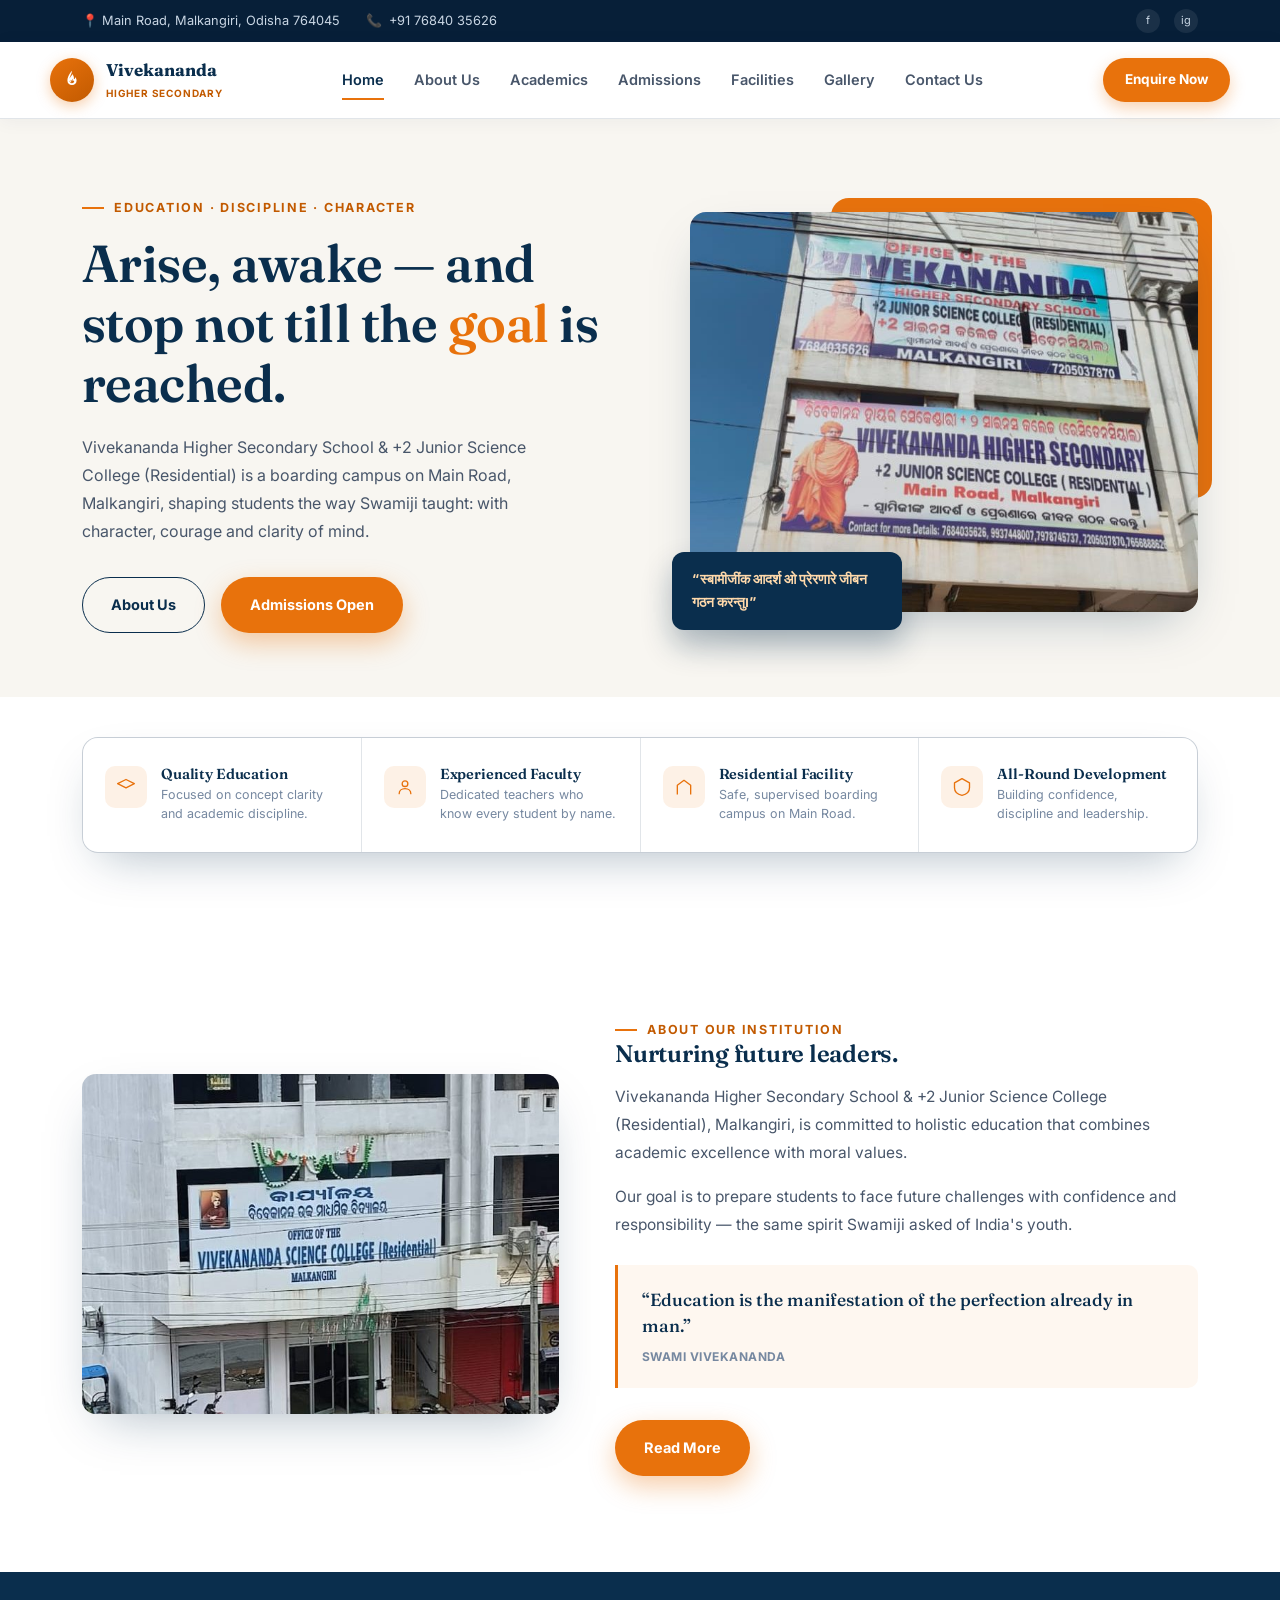
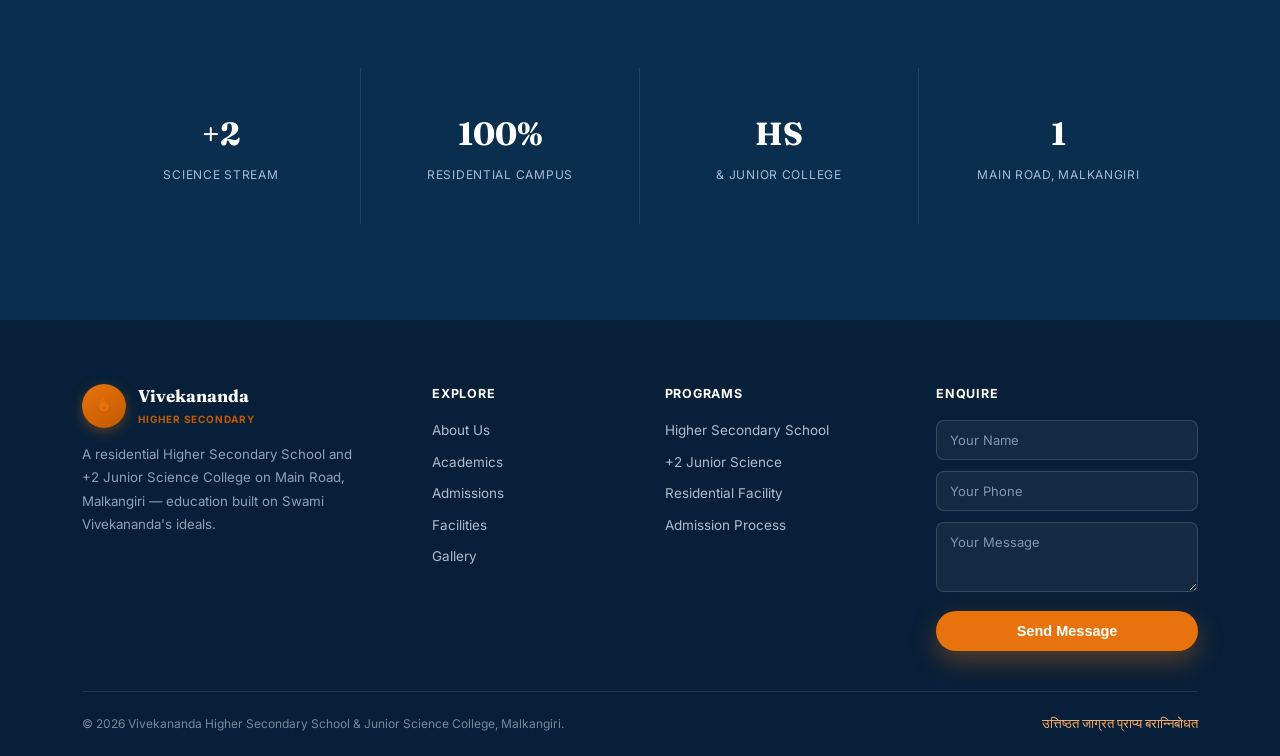
==== index.html @ 44852de6 "Add files via upload" ====
<!DOCTYPE html>
<html lang="en">
<head>
<meta charset="UTF-8">
<meta name="viewport" content="width=device-width, initial-scale=1.0">
<title>Vivekananda Higher Secondary School &amp; +2 Junior Science College | Malkangiri</title>
<meta name="description" content="Residential Higher Secondary School and Junior Science College on Main Road, Malkangiri, built on Swami Vivekananda's ideals.">
<link rel="preconnect" href="https://fonts.googleapis.com">
<link rel="preconnect" href="https://fonts.gstatic.com" crossorigin>
<link rel="stylesheet" href="style.css">
</head>
<body>
<div class="topbar">
  <div class="wrap">
    <div class="tb-left">
      <span>&#128205; Main Road, Malkangiri, Odisha 764045</span>
      <span>&#128222; <a href="tel:+917684035626">+91 76840 35626</a></span>
    </div>
    <div class="tb-right">
      <a href="#" aria-label="Facebook">f</a>
      <a href="#" aria-label="Instagram">ig</a>
    </div>
  </div>
</div>

<header class="site">
  <div class="wrap navrow">
    <a href="index.html" class="brand">
      <span class="brand-mark">
        <svg viewBox="0 0 24 24" width="22" height="22" fill="none"><path d="M12 2C12 2 7 7.5 7 12.5C7 15.5 9 17.5 12 17.5C15 17.5 17 15.5 17 12.5C17 10.8 16.2 9.6 15.4 8.6C15.6 10 15 11 14 11.2C14.6 9 13.5 7 12 5.5C12.2 7 11 8 10 9.2C9.3 10 9 11 9 12C9 13.5 10.2 14.5 11.5 14.3C10.5 13.6 10.3 12.6 10.8 11.7C11.2 12.6 12 13 12.7 12.5C12.3 11.8 12.5 11 13 10.5C13 12 13.5 13 14.5 13.3C14.2 14.6 13.2 15.5 12 15.5C10.3 15.5 9 14.1 9 12.3C9 8.5 12 5 12 2Z" fill="white"/></svg>
      </span>
      <span class="brand-text"><span class="name">Vivekananda</span><br><span class="sub">Higher Secondary</span></span>
    </a>
    <nav class="links">
      <a href="index.html" class="active">Home</a>
      <a href="about.html">About Us</a>
      <a href="academics.html">Academics</a>
      <a href="admissions.html">Admissions</a>
      <a href="facilities.html">Facilities</a>
      <a href="gallery.html">Gallery</a>
      <a href="contact.html">Contact Us</a>
    </nav>
    <a href="admissions.html" class="nav-cta">Enquire Now</a>
    <button class="burger" id="burgerBtn" aria-label="Open menu">&#9776;</button>
  </div>
</header>

<div class="mobile-nav" id="mobileNav">
  <button class="mnav-close" id="mnavClose">&times;</button>
  <a href="index.html" class="active">Home</a>
  <a href="about.html">About Us</a>
  <a href="academics.html">Academics</a>
  <a href="admissions.html">Admissions</a>
  <a href="facilities.html">Facilities</a>
  <a href="gallery.html">Gallery</a>
  <a href="contact.html">Contact Us</a>
  <a href="admissions.html" class="nav-cta">Enquire Now</a>
</div>

<section class="hero">
  <div class="wrap">
    <div>
      <span class="eyebrow">Education &middot; Discipline &middot; Character</span>
      <h1>Arise, awake &mdash; and stop not till the <em>goal</em> is reached.</h1>
      <p class="hero-lede">Vivekananda Higher Secondary School &amp; +2 Junior Science College (Residential) is a boarding campus on Main Road, Malkangiri, shaping students the way Swamiji taught: with character, courage and clarity of mind.</p>
      <div class="hero-ctas">
        <a href="about.html" class="btn btn-ghost">About Us</a>
        <a href="admissions.html" class="btn btn-primary">Admissions Open</a>
      </div>
    </div>
    <div class="hero-visual reveal">
      <img src="campus-signage.jpg" alt="Vivekananda Higher Secondary School signage, Malkangiri">
      <div class="odia-tag">
        <p class="odia">&ldquo;&#2360;&#2381;&#2348;&#2366;&#2350;&#2368;&#2332;&#2368;&#2306;&#2325; &#2310;&#2342;&#2352;&#2381;&#2358; &#2323; &#2346;&#2381;&#2352;&#2375;&#2352;&#2339;&#2366;&#2352;&#2375; &#2332;&#2368;&#2348;&#2344; &#2327;&#2336;&#2344; &#2325;&#2352;&#2344;&#2381;&#2340;&#2369;&#2404;&rdquo;</p>
      </div>
    </div>
  </div>
</section>

<section class="quickvals">
  <div class="wrap">
    <div class="qv-grid">
      <div class="qv-item reveal">
        <div class="ic"><svg width="20" height="20" viewBox="0 0 24 24" fill="none"><path d="M12 3 2 8l10 5 10-5-10-5Z" stroke="#e8720c" stroke-width="1.6" stroke-linejoin="round"/></svg></div>
        <div><h4>Quality Education</h4><p>Focused on concept clarity and academic discipline.</p></div>
      </div>
      <div class="qv-item reveal">
        <div class="ic"><svg width="20" height="20" viewBox="0 0 24 24" fill="none"><circle cx="12" cy="8" r="3.4" stroke="#e8720c" stroke-width="1.6"/><path d="M5 20c0-3.6 3.1-6 7-6s7 2.4 7 6" stroke="#e8720c" stroke-width="1.6" stroke-linecap="round"/></svg></div>
        <div><h4>Experienced Faculty</h4><p>Dedicated teachers who know every student by name.</p></div>
      </div>
      <div class="qv-item reveal">
        <div class="ic"><svg width="20" height="20" viewBox="0 0 24 24" fill="none"><path d="M4 21V10l8-6 8 6v11" stroke="#e8720c" stroke-width="1.6" stroke-linejoin="round"/></svg></div>
        <div><h4>Residential Facility</h4><p>Safe, supervised boarding campus on Main Road.</p></div>
      </div>
      <div class="qv-item reveal">
        <div class="ic"><svg width="20" height="20" viewBox="0 0 24 24" fill="none"><path d="M12 2 3 7v6c0 5 4 8 9 9 5-1 9-4 9-9V7l-9-5Z" stroke="#e8720c" stroke-width="1.6" stroke-linejoin="round"/></svg></div>
        <div><h4>All-Round Development</h4><p>Building confidence, discipline and leadership.</p></div>
      </div>
    </div>
  </div>
</section>

<section class="feature-split">
  <div class="wrap fs-grid">
    <img class="reveal" src="campus-main.jpg" alt="Vivekananda Science College main campus building, Malkangiri">
    <div class="fs-text reveal">
      <span class="eyebrow">About Our Institution</span>
      <h2>Nurturing future leaders.</h2>
      <p>Vivekananda Higher Secondary School &amp; +2 Junior Science College (Residential), Malkangiri, is committed to holistic education that combines academic excellence with moral values.</p>
      <p>Our goal is to prepare students to face future challenges with confidence and responsibility &mdash; the same spirit Swamiji asked of India's youth.</p>
      <div class="pullquote">
        <p>&ldquo;Education is the manifestation of the perfection already in man.&rdquo;</p>
        <span>Swami Vivekananda</span>
      </div>
      <div class="hero-ctas"><a href="about.html" class="btn btn-primary">Read More</a></div>
    </div>
  </div>
</section>

<section class="statstrip">
  <div class="wrap">
    <div class="stat reveal"><div class="n">+2</div><div class="l">Science Stream</div></div>
    <div class="stat reveal"><div class="n">100%</div><div class="l">Residential Campus</div></div>
    <div class="stat reveal"><div class="n">HS</div><div class="l">&amp; Junior College</div></div>
    <div class="stat reveal"><div class="n">1</div><div class="l">Main Road, Malkangiri</div></div>
  </div>
</section>
<footer>
  <div class="wrap">
    <div class="foot-grid">
      <div class="foot-brand">
        <a href="index.html" class="brand">
          <span class="brand-mark">
            <svg viewBox="0 0 24 24" width="22" height="22" fill="none"><path d="M12 2C12 2 7 7.5 7 12.5C7 15.5 9 17.5 12 17.5C15 17.5 17 15.5 17 12.5C17 10.8 16.2 9.6 15.4 8.6C15.6 10 15 11 14 11.2C14.6 9 13.5 7 12 5.5C12.2 7 11 8 10 9.2C9.3 10 9 11 9 12C9 13.5 10.2 14.5 11.5 14.3C10.5 13.6 10.3 12.6 10.8 11.7C11.2 12.6 12 13 12.7 12.5C12.3 11.8 12.5 11 13 10.5C13 12 13.5 13 14.5 13.3C14.2 14.6 13.2 15.5 12 15.5C10.3 15.5 9 14.1 9 12.3C9 8.5 12 5 12 2Z" fill="#e8720c"/></svg>
          </span>
          <span class="brand-text"><span class="name">Vivekananda</span><br><span class="sub">Higher Secondary</span></span>
        </a>
        <p>A residential Higher Secondary School and +2 Junior Science College on Main Road, Malkangiri &mdash; education built on Swami Vivekananda's ideals.</p>
      </div>
      <div>
        <h5>Explore</h5>
        <ul>
          <li><a href="about.html">About Us</a></li>
          <li><a href="academics.html">Academics</a></li>
          <li><a href="admissions.html">Admissions</a></li>
          <li><a href="facilities.html">Facilities</a></li>
          <li><a href="gallery.html">Gallery</a></li>
        </ul>
      </div>
      <div>
        <h5>Programs</h5>
        <ul>
          <li><a href="academics.html">Higher Secondary School</a></li>
          <li><a href="academics.html">+2 Junior Science</a></li>
          <li><a href="facilities.html">Residential Facility</a></li>
          <li><a href="admissions.html">Admission Process</a></li>
        </ul>
      </div>
      <div>
        <h5>Enquire</h5>
        <form class="enquiry-box demo-form">
          <input type="text" placeholder="Your Name" required>
          <input type="tel" placeholder="Your Phone" required>
          <textarea placeholder="Your Message"></textarea>
          <button type="submit" class="btn btn-primary">Send Message</button>
        </form>
      </div>
    </div>
    <div class="foot-bottom">
      <span>&copy; 2026 Vivekananda Higher Secondary School &amp; Junior Science College, Malkangiri.</span>
      <span class="odia">&#2313;&#2340;&#2381;&#2340;&#2367;&#2359;&#2381;&#2336;&#2340; &#2332;&#2366;&#2327;&#2381;&#2352;&#2340; &#2346;&#2381;&#2352;&#2366;&#2346;&#2381;&#2351; &#2348;&#2352;&#2366;&#2344;&#2381;&#2344;&#2367;&#2348;&#2379;&#2343;&#2340;</span>
    </div>
  </div>
</footer>
<script src="main.js"></script>
</body>
</html>
---- style.css ----
@import url('https://fonts.googleapis.com/css2?family=Fraunces:opsz,wght@9..144,500;9..144,600;9..144,700;9..144,900&family=Inter:wght@400;500;600;700;800&family=Noto+Sans+Oriya:wght@600;700&display=swap');

:root{
  --navy:#0a2e4d;
  --navy-deep:#071f38;
  --white:#ffffff;
  --paper:#f8f6f1;
  --saffron:#e8720c;
  --saffron-deep:#c25a00;
  --ink:#16232f;
  --slate:#48566a;
  --slate-soft:#7688a0;
  --line:rgba(10,46,77,0.12);
  --shadow:0 20px 50px -20px rgba(10,46,77,0.35);
}
*{margin:0;padding:0;box-sizing:border-box;}
html{scroll-behavior:smooth;}
body{font-family:'Inter',sans-serif;color:var(--ink);background:var(--white);line-height:1.6;-webkit-font-smoothing:antialiased;}
h1,h2,h3,h4{font-family:'Fraunces',serif;font-weight:600;color:var(--navy);line-height:1.15;letter-spacing:-0.01em;}
.odia{font-family:'Noto Sans Oriya','Fraunces',serif;}
a{color:inherit;text-decoration:none;}
ul{list-style:none;}
img{max-width:100%;display:block;}
.wrap{max-width:1180px;margin:0 auto;padding:0 32px;}
section{padding:96px 0;}
@media (max-width:600px){section{padding:64px 0;}}

.eyebrow{display:inline-flex;align-items:center;gap:10px;font-size:12.5px;font-weight:700;letter-spacing:0.14em;text-transform:uppercase;color:var(--saffron-deep);}
.eyebrow::before{content:'';width:22px;height:2px;background:var(--saffron);display:inline-block;}

/* ---------- TOPBAR ---------- */
.topbar{background:var(--navy-deep);color:#c9d6e4;font-size:12.8px;padding:9px 0;}
.topbar .wrap{display:flex;justify-content:space-between;align-items:center;flex-wrap:wrap;gap:6px;}
.topbar .tb-left{display:flex;gap:26px;flex-wrap:wrap;}
.topbar .tb-left span{display:inline-flex;align-items:center;gap:7px;}
.topbar a{color:#c9d6e4;}
.topbar .tb-right{display:flex;gap:14px;}
.topbar .tb-right a{width:24px;height:24px;border-radius:50%;background:rgba(255,255,255,0.08);display:flex;align-items:center;justify-content:center;font-size:11px;}

/* ---------- HEADER ---------- */
header.site{background:var(--white);border-bottom:1px solid var(--line);position:sticky;top:0;z-index:200;box-shadow:0 2px 18px rgba(10,46,77,0.05);}
.navrow{display:flex;align-items:center;justify-content:space-between;padding:16px 0;}
.brand{display:flex;align-items:center;gap:12px;}
.brand-mark{width:44px;height:44px;border-radius:50%;background:linear-gradient(145deg,var(--saffron),var(--saffron-deep));display:flex;align-items:center;justify-content:center;flex-shrink:0;box-shadow:0 4px 14px rgba(232,114,12,0.35);}
.brand-text{line-height:1.25;}
.brand-text .name{font-family:'Fraunces',serif;font-weight:700;font-size:17px;color:var(--navy);}
.brand-text .sub{font-size:10px;letter-spacing:0.08em;text-transform:uppercase;color:var(--saffron-deep);font-weight:700;}
nav.links{display:flex;gap:30px;}
nav.links a{font-size:14.5px;font-weight:600;color:var(--slate);position:relative;padding:6px 0;transition:color .2s;}
nav.links a:hover,nav.links a.active{color:var(--navy);}
nav.links a::after{content:'';position:absolute;left:0;bottom:-2px;width:0;height:2px;background:var(--saffron);transition:width .25s ease;}
nav.links a:hover::after,nav.links a.active::after{width:100%;}
.nav-cta{background:var(--saffron);color:var(--white)!important;padding:11px 22px;border-radius:100px;font-weight:700;font-size:13.5px;box-shadow:0 6px 16px rgba(232,114,12,0.32);transition:transform .2s,box-shadow .2s;white-space:nowrap;}
.nav-cta:hover{transform:translateY(-2px);box-shadow:0 10px 20px rgba(232,114,12,0.4);}
.burger{display:none;width:38px;height:38px;border-radius:8px;border:1px solid var(--line);color:var(--navy);background:none;font-size:18px;}

.mobile-nav{display:none;position:fixed;top:0;right:0;width:78%;max-width:320px;height:100vh;background:var(--navy-deep);z-index:300;padding:90px 30px 30px;transform:translateX(100%);transition:transform .35s ease;box-shadow:-10px 0 40px rgba(0,0,0,0.3);}
.mobile-nav.open{transform:translateX(0);display:block;}
.mobile-nav a{display:block;color:var(--white);font-size:16.5px;font-weight:500;padding:13px 0;border-bottom:1px solid rgba(255,255,255,0.08);}
.mobile-nav .nav-cta{display:inline-block;margin-top:22px;}
.mnav-close{position:absolute;top:22px;right:22px;color:var(--white);font-size:24px;background:none;border:none;}

/* ---------- PAGE HERO BANNER (inner pages) ---------- */
.pagehero{background:linear-gradient(120deg,var(--navy-deep),var(--navy));padding:64px 0;position:relative;overflow:hidden;}
.pagehero::before{content:'';position:absolute;top:-100px;right:-100px;width:320px;height:320px;border-radius:50%;background:radial-gradient(circle,rgba(232,114,12,0.2),transparent 70%);}
.pagehero .wrap{position:relative;z-index:2;text-align:center;}
.pagehero h1{color:var(--white);font-size:clamp(30px,4.2vw,46px);}
.pagehero .crumb{margin-top:12px;color:#a9bcd2;font-size:13.5px;letter-spacing:0.03em;}
.pagehero .crumb a{color:var(--saffron);font-weight:600;}

/* ---------- HOME HERO ---------- */
.hero{background:var(--paper);position:relative;overflow:hidden;padding:72px 0 0;}
.hero .wrap{display:grid;grid-template-columns:1fr 0.92fr;gap:56px;align-items:center;padding-bottom:64px;}
.hero h1{font-size:clamp(32px,4.6vw,52px);margin-top:16px;}
.hero h1 em{font-style:normal;color:var(--saffron);}
.hero-lede{margin-top:20px;color:var(--slate);font-size:16px;max-width:460px;line-height:1.75;}
.hero-ctas{display:flex;gap:16px;margin-top:32px;flex-wrap:wrap;}
.btn{display:inline-flex;align-items:center;gap:8px;padding:15px 28px;border-radius:100px;font-weight:700;font-size:14.5px;transition:all .25s ease;border:1.5px solid transparent;}
.btn-primary{background:var(--saffron);color:var(--white);box-shadow:0 10px 26px rgba(232,114,12,0.35);}
.btn-primary:hover{transform:translateY(-2px);box-shadow:0 14px 30px rgba(232,114,12,0.45);}
.btn-ghost{border-color:var(--navy);color:var(--navy);}
.btn-ghost:hover{background:var(--navy);color:var(--white);}
.hero-visual{position:relative;}
.hero-visual::before{content:'';position:absolute;inset:-14px -14px auto auto;width:75%;height:75%;background:var(--saffron);border-radius:18px;z-index:0;}
.hero-visual img{position:relative;z-index:1;border-radius:16px;box-shadow:var(--shadow);width:100%;height:400px;object-fit:cover;}
.hero-visual .odia-tag{position:absolute;z-index:2;left:-18px;bottom:-18px;background:var(--navy);color:var(--white);padding:16px 20px;border-radius:12px;max-width:230px;box-shadow:0 16px 30px rgba(10,46,77,0.3);}
.hero-visual .odia-tag .odia{color:#ffd9ab;font-size:13.5px;font-weight:700;line-height:1.7;}

/* quick-value strip */
.quickvals{background:var(--white);}
.qv-grid{display:grid;grid-template-columns:repeat(4,1fr);gap:1px;background:var(--line);border:1px solid var(--line);border-radius:16px;overflow:hidden;box-shadow:var(--shadow);transform:translateY(-56px);margin-bottom:-32px;}
.qv-item{background:var(--white);padding:28px 22px;display:flex;gap:14px;align-items:flex-start;}
.qv-item .ic{width:42px;height:42px;border-radius:10px;background:rgba(232,114,12,0.1);display:flex;align-items:center;justify-content:center;flex-shrink:0;}
.qv-item h4{font-size:14.5px;margin-bottom:4px;}
.qv-item p{font-size:12.5px;color:var(--slate-soft);line-height:1.5;}

/* feature split (nurturing) */
.feature-split{background:var(--white);padding-top:40px;}
.fs-grid{display:grid;grid-template-columns:0.9fr 1.1fr;gap:56px;align-items:center;}
.fs-grid img{border-radius:14px;box-shadow:var(--shadow);width:100%;height:340px;object-fit:cover;}
.fs-text p{color:var(--slate);margin-top:16px;font-size:15.5px;line-height:1.8;}
.pullquote{margin-top:26px;padding:22px 24px;border-left:3px solid var(--saffron);background:rgba(232,114,12,0.06);border-radius:0 10px 10px 0;}
.pullquote p{font-family:'Fraunces',serif;font-size:17.5px;color:var(--navy);font-weight:500;margin:0;line-height:1.5;}
.pullquote span{display:block;margin-top:8px;font-family:'Inter',sans-serif;font-size:12px;color:var(--slate-soft);letter-spacing:0.04em;text-transform:uppercase;font-weight:700;}

/* stats strip */
.statstrip{background:var(--navy);}
.statstrip .wrap{display:grid;grid-template-columns:repeat(4,1fr);}
.stat{padding:40px 20px;text-align:center;border-right:1px solid rgba(255,255,255,0.1);}
.stat:last-child{border-right:none;}
.stat .n{font-family:'Fraunces',serif;font-weight:700;font-size:32px;color:var(--white);}
.stat .l{font-size:12px;letter-spacing:0.06em;text-transform:uppercase;color:#a9bcd2;margin-top:6px;}

/* generic section head */
.section-head{max-width:640px;margin:0 auto 52px;text-align:center;}
.section-head h2{font-size:clamp(26px,3.2vw,38px);margin-top:12px;}
.section-head p{margin-top:14px;color:var(--slate);font-size:15.5px;line-height:1.75;}
.section-head.left{text-align:left;margin:0 0 52px;}

/* card grids (values/programs/facilities) */
.card-grid{display:grid;gap:24px;}
.card-grid.cols-4{grid-template-columns:repeat(4,1fr);}
.card-grid.cols-3{grid-template-columns:repeat(3,1fr);}
.value-card{border:1px solid var(--line);border-radius:16px;padding:30px 24px;text-align:center;transition:all .3s ease;}
.value-card:hover{transform:translateY(-6px);box-shadow:var(--shadow);border-color:transparent;}
.value-card .ic{width:52px;height:52px;border-radius:12px;background:linear-gradient(145deg,var(--navy),var(--navy-deep));display:flex;align-items:center;justify-content:center;margin:0 auto 18px;}
.value-card h4{font-size:16px;margin-bottom:8px;}
.value-card p{font-size:13.3px;color:var(--slate-soft);line-height:1.6;}

.prog-card{border:1px solid var(--line);border-radius:16px;padding:34px 28px;transition:all .3s ease;}
.prog-card:hover{transform:translateY(-6px);box-shadow:var(--shadow);border-color:transparent;}
.prog-card .icn{width:52px;height:52px;border-radius:12px;background:linear-gradient(145deg,var(--navy),var(--navy-deep));display:flex;align-items:center;justify-content:center;margin-bottom:22px;}
.prog-card h3{font-size:19px;margin-bottom:10px;}
.prog-card p{color:var(--slate);font-size:14.3px;line-height:1.7;}
.prog-card .badge{display:inline-block;margin-top:15px;font-size:10.8px;font-weight:700;letter-spacing:0.05em;text-transform:uppercase;color:var(--saffron-deep);background:rgba(232,114,12,0.1);padding:6px 12px;border-radius:100px;}

/* about page legacy */
.legacy{background:var(--paper);}
.legacy-grid{display:grid;grid-template-columns:0.95fr 1.05fr;gap:60px;align-items:center;}
.legacy-grid img{border-radius:14px;box-shadow:var(--shadow);width:100%;height:400px;object-fit:cover;}
.legacy-text p{color:var(--slate);margin-top:16px;font-size:15.5px;line-height:1.8;}
.legacy-list{margin-top:20px;display:grid;gap:10px;}
.legacy-list li{display:flex;gap:10px;align-items:flex-start;font-size:14.5px;color:var(--slate);}
.legacy-list li .dot{width:7px;height:7px;border-radius:50%;background:var(--saffron);margin-top:7px;flex-shrink:0;}

/* academics subjects */
.subject-grid{display:grid;grid-template-columns:repeat(5,1fr);gap:18px;}
.subj-card{border:1px solid var(--line);border-radius:14px;padding:24px 14px;text-align:center;}
.subj-card .ic{width:44px;height:44px;margin:0 auto 12px;border-radius:10px;background:rgba(232,114,12,0.1);display:flex;align-items:center;justify-content:center;}
.subj-card h5{font-size:13.5px;color:var(--navy);}

/* admissions steps */
.steps{display:grid;gap:22px;}
.step{display:flex;gap:20px;align-items:flex-start;padding:22px 0;border-bottom:1px solid var(--line);}
.step:last-child{border-bottom:none;}
.step .snum{width:40px;height:40px;border-radius:10px;background:var(--saffron);color:var(--white);display:flex;align-items:center;justify-content:center;font-family:'Fraunces',serif;font-weight:700;font-size:15px;flex-shrink:0;}
.step h4{font-size:16px;margin-bottom:5px;}
.step p{font-size:13.8px;color:var(--slate-soft);line-height:1.6;}

.admit-side{display:grid;gap:20px;align-content:start;}
.doc-card{border:1px solid var(--line);border-radius:16px;padding:26px;}
.doc-card h4{font-size:15.5px;margin-bottom:14px;}
.doc-card ul li{font-size:13.8px;color:var(--slate);padding:7px 0;display:flex;gap:9px;align-items:center;}
.doc-card ul li::before{content:'✓';color:var(--saffron);font-weight:700;}
.cta-card{background:var(--navy);color:var(--white);border-radius:16px;padding:26px;}
.cta-card h4{color:var(--white);font-size:15.5px;margin-bottom:6px;}
.cta-card p{font-size:13px;color:#c9d6e4;margin-bottom:16px;}
.cta-card .btn-primary{width:100%;justify-content:center;}

/* facilities grid */
.fac-grid{display:grid;grid-template-columns:repeat(3,1fr);gap:24px;}
.fac-card{border-radius:16px;overflow:hidden;border:1px solid var(--line);}
.fac-card .fimg{height:190px;overflow:hidden;}
.fac-card .fimg img{width:100%;height:100%;object-fit:cover;transition:transform .5s ease;}
.fac-card:hover .fimg img{transform:scale(1.07);}
.fac-card .ficon{height:190px;background:linear-gradient(145deg,var(--navy),var(--navy-deep));display:flex;align-items:center;justify-content:center;}
.fac-body{padding:22px 22px 26px;}
.fac-body h4{font-size:16px;margin-bottom:6px;}
.fac-body p{font-size:13.3px;color:var(--slate-soft);line-height:1.6;}

/* gallery */
.gal-filter{display:flex;gap:12px;justify-content:center;margin-bottom:40px;flex-wrap:wrap;}
.gal-filter button{border:1px solid var(--line);background:var(--white);padding:10px 20px;border-radius:100px;font-size:13.5px;font-weight:600;color:var(--slate);cursor:pointer;transition:all .2s;}
.gal-filter button.active,.gal-filter button:hover{background:var(--navy);color:var(--white);border-color:var(--navy);}
.gal-grid{display:grid;grid-template-columns:repeat(3,1fr);gap:20px;}
.gal-item{border-radius:14px;overflow:hidden;position:relative;box-shadow:0 14px 30px -14px rgba(10,46,77,0.3);}
.gal-item img{width:100%;height:260px;object-fit:cover;transition:transform .5s ease;}
.gal-item:hover img{transform:scale(1.06);}
.gal-cap{position:absolute;left:0;right:0;bottom:0;padding:16px 18px;background:linear-gradient(to top,rgba(7,31,56,0.85),transparent);color:var(--white);font-size:13px;font-weight:600;}

/* contact */
.contact-grid{display:grid;grid-template-columns:0.85fr 1.15fr;gap:56px;}
.contact-info{display:grid;gap:18px;align-content:start;}
.info-card{border:1px solid var(--line);border-radius:14px;padding:22px;display:flex;gap:16px;align-items:flex-start;}
.info-card .ic{width:42px;height:42px;border-radius:10px;background:rgba(232,114,12,0.1);display:flex;align-items:center;justify-content:center;flex-shrink:0;}
.info-card h5{font-size:14.5px;margin-bottom:4px;}
.info-card p,.info-card a{font-size:13.5px;color:var(--slate-soft);line-height:1.6;display:block;}
.contact-form{border:1px solid var(--line);border-radius:16px;padding:34px;background:var(--paper);}
.contact-form h3{font-size:20px;margin-bottom:22px;}
.form-row{display:grid;grid-template-columns:1fr 1fr;gap:16px;margin-bottom:16px;}
.contact-form input,.contact-form textarea{width:100%;padding:13px 16px;border:1px solid var(--line);border-radius:10px;font-family:'Inter',sans-serif;font-size:14px;background:var(--white);}
.contact-form textarea{margin-bottom:20px;min-height:110px;resize:vertical;}
.contact-form .btn-primary{width:100%;justify-content:center;border:none;cursor:pointer;}
.map-embed{margin-top:56px;border-radius:16px;overflow:hidden;box-shadow:var(--shadow);}
.map-embed iframe{width:100%;height:380px;border:0;display:block;}

/* enquiry footer form */
.enquiry-box input,.enquiry-box textarea{width:100%;padding:11px 13px;border:1px solid rgba(255,255,255,0.15);border-radius:8px;background:rgba(255,255,255,0.05);color:var(--white);font-size:13px;margin-bottom:11px;font-family:'Inter',sans-serif;}
.enquiry-box textarea{min-height:70px;resize:vertical;}
.enquiry-box .btn-primary{width:100%;justify-content:center;border:none;cursor:pointer;padding:12px;}
.enquiry-box ::placeholder{color:#8296ad;}

/* footer */
footer{background:var(--navy-deep);color:#c9d6e4;padding:64px 0 0;}
.foot-grid{display:grid;grid-template-columns:1.2fr 0.75fr 0.9fr 1fr;gap:36px;padding-bottom:40px;border-bottom:1px solid rgba(255,255,255,0.1);}
.foot-brand .brand-text .name{color:var(--white);}
.foot-brand p{margin-top:15px;font-size:13.3px;color:#8fa1b8;max-width:270px;line-height:1.75;}
footer h5{color:var(--white);font-size:12.5px;letter-spacing:0.06em;text-transform:uppercase;margin-bottom:16px;font-weight:700;}
footer ul li{margin-bottom:10px;font-size:13.5px;}
footer ul li a{color:#adbccf;transition:color .2s;}
footer ul li a:hover{color:var(--saffron);}
.foot-contact li{display:flex;gap:9px;align-items:flex-start;color:#adbccf;font-size:13.3px;margin-bottom:12px;line-height:1.5;}
.foot-bottom{padding:22px 0;display:flex;justify-content:space-between;align-items:center;font-size:12px;color:#77899e;flex-wrap:wrap;gap:8px;}
.foot-bottom .odia{color:#ffb066;font-size:12.5px;}

.reveal{opacity:0;transform:translateY(24px);transition:opacity .7s ease,transform .7s ease;}
.reveal.in{opacity:1;transform:translateY(0);}
@media (prefers-reduced-motion:reduce){.reveal{opacity:1;transform:none;transition:none;}}

@media (max-width:980px){
  .wrap{padding:0 22px;}
  .topbar{display:none;}
  nav.links{display:none;}
  .burger{display:block;}
  .hero .wrap{grid-template-columns:1fr;padding-bottom:40px;}
  .hero-visual{margin-top:20px;}
  .qv-grid{grid-template-columns:repeat(2,1fr);transform:none;margin-bottom:0;margin-top:36px;}
  .fs-grid{grid-template-columns:1fr;gap:40px;}
  .card-grid.cols-4{grid-template-columns:repeat(2,1fr);}
  .card-grid.cols-3{grid-template-columns:1fr;}
  .legacy-grid{grid-template-columns:1fr;gap:40px;}
  .subject-grid{grid-template-columns:repeat(3,1fr);}
  .fac-grid{grid-template-columns:1fr 1fr;}
  .gal-grid{grid-template-columns:1fr 1fr;}
  .contact-grid{grid-template-columns:1fr;gap:40px;}
  .foot-grid{grid-template-columns:1fr 1fr;}
  .statstrip .wrap{grid-template-columns:repeat(2,1fr);}
  .stat{border-bottom:1px solid rgba(255,255,255,0.1);}
}
@media (max-width:600px){
  .card-grid.cols-4{grid-template-columns:1fr;}
  .subject-grid{grid-template-columns:repeat(2,1fr);}
  .fac-grid{grid-template-columns:1fr;}
  .gal-grid{grid-template-columns:1fr;}
  .foot-grid{grid-template-columns:1fr;}
  .form-row{grid-template-columns:1fr;}
}
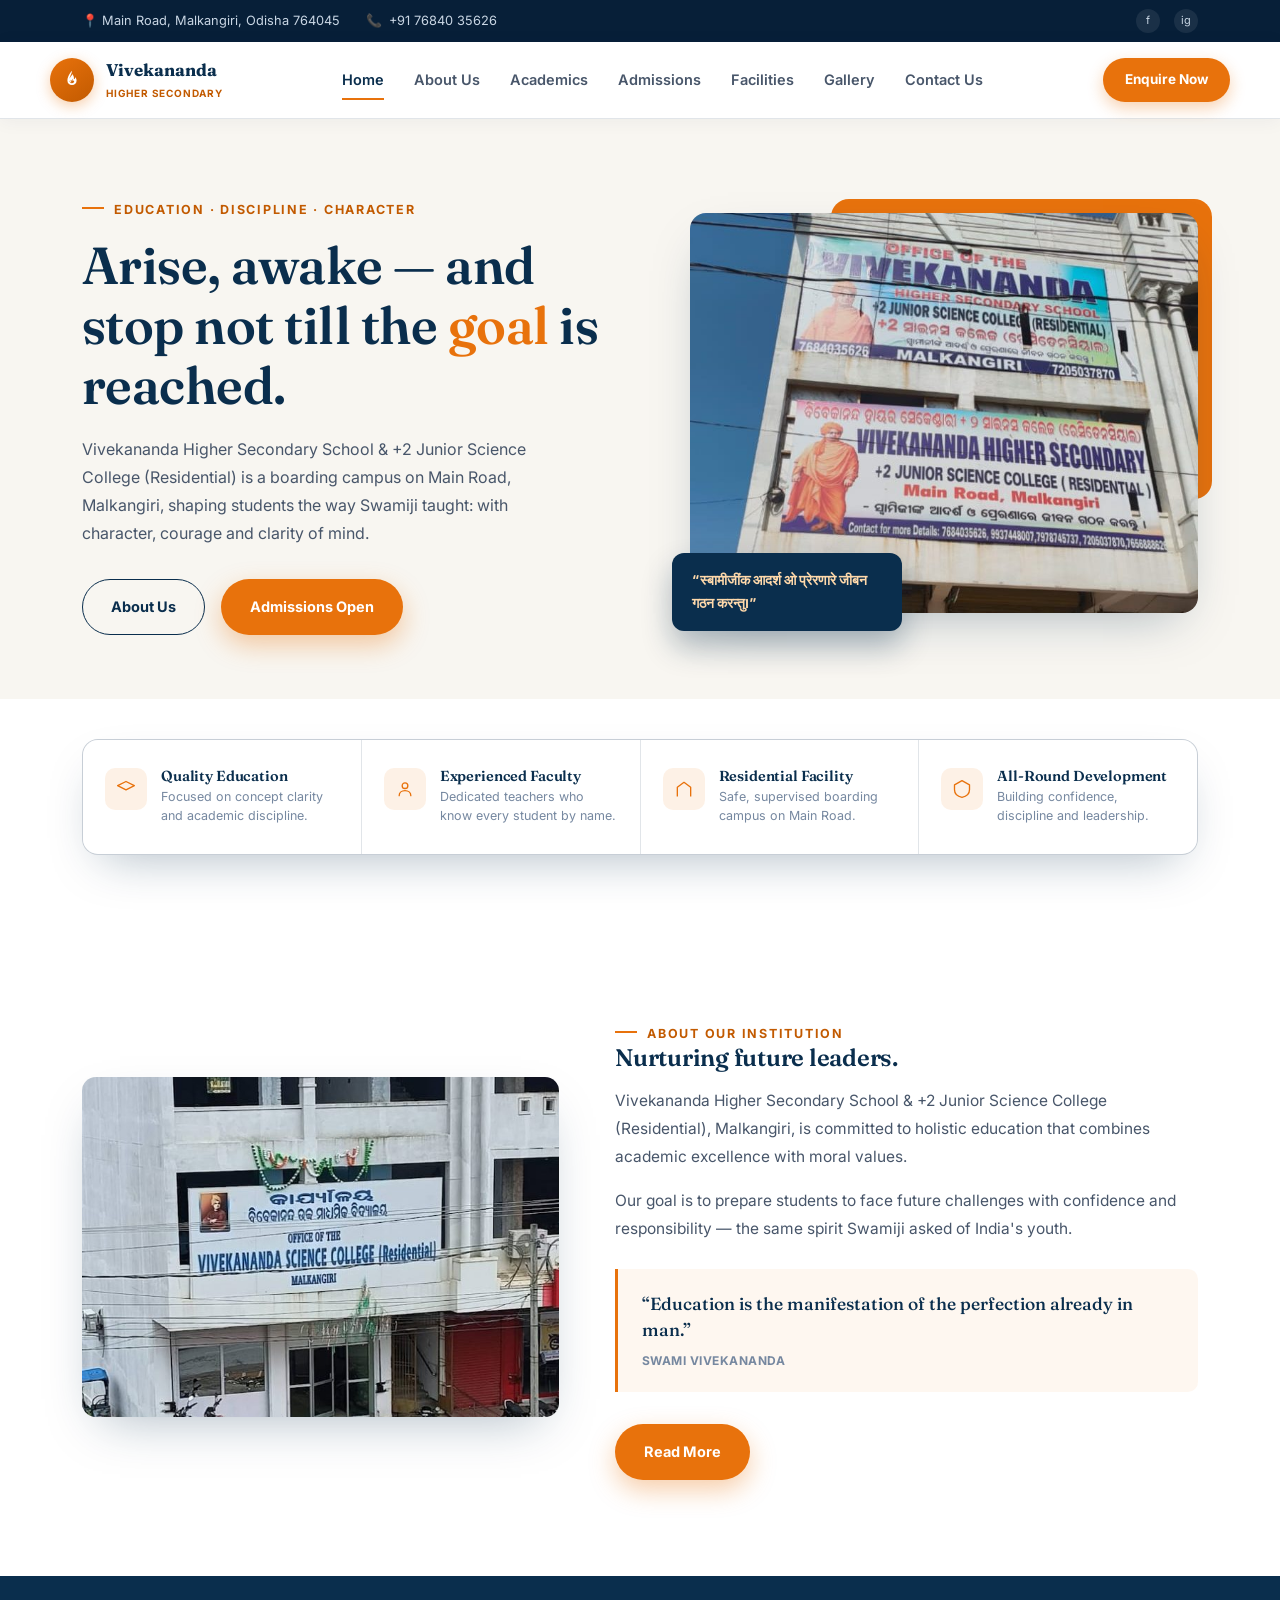
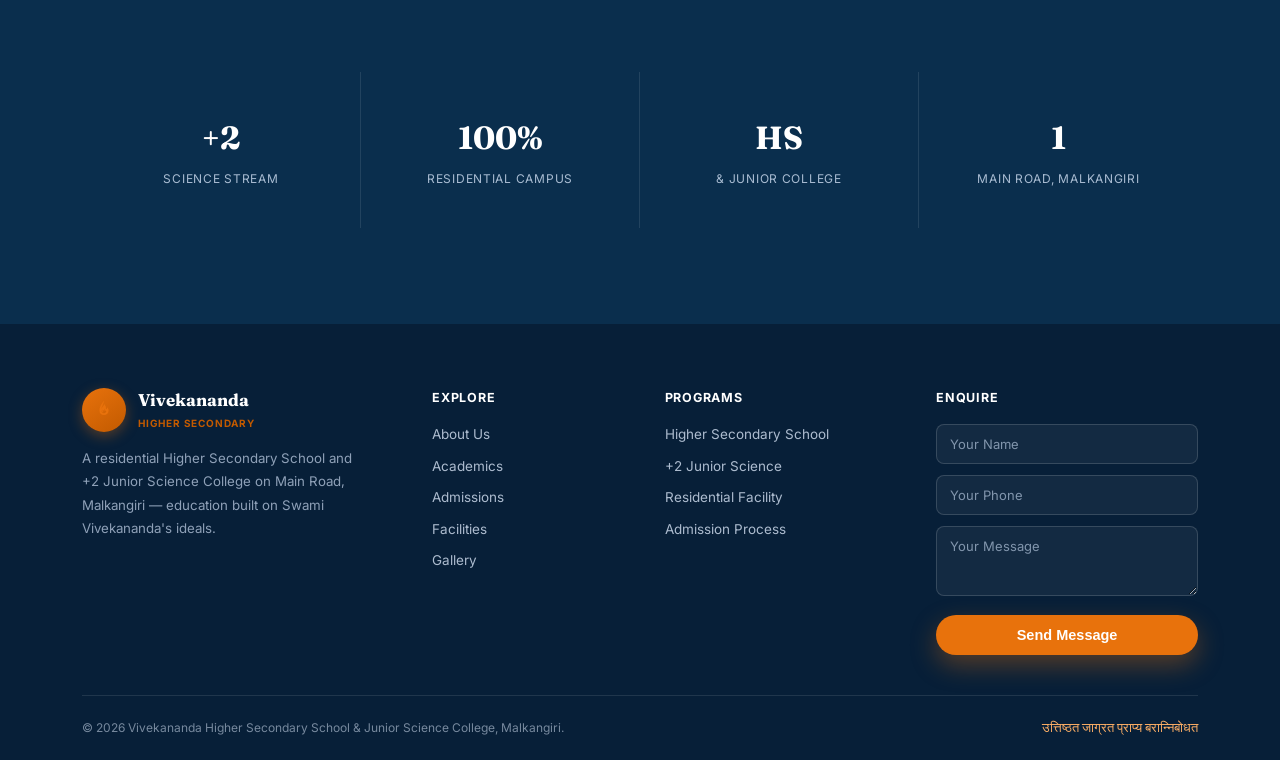
==== commit 83bdb709: "Add files via upload" ====
--- a/index.html
+++ b/index.html
@@ -7,7 +7,7 @@
 <meta name="description" content="Residential Higher Secondary School and Junior Science College on Main Road, Malkangiri, built on Swami Vivekananda's ideals.">
 <link rel="preconnect" href="https://fonts.googleapis.com">
 <link rel="preconnect" href="https://fonts.gstatic.com" crossorigin>
-<link rel="stylesheet" href="style.css">
+<link rel="stylesheet" href="style.css?v=2">
 </head>
 <body>
 <div class="topbar">
--- a/style.css
+++ b/style.css
@@ -25,8 +25,8 @@
 section{padding:96px 0;}
 @media (max-width:600px){section{padding:64px 0;}}
 
-.eyebrow{display:inline-flex;align-items:center;gap:10px;font-size:12.5px;font-weight:700;letter-spacing:0.14em;text-transform:uppercase;color:var(--saffron-deep);}
-.eyebrow::before{content:'';width:22px;height:2px;background:var(--saffron);display:inline-block;}
+.eyebrow{display:inline-flex;align-items:flex-start;gap:10px;font-size:12.5px;font-weight:700;letter-spacing:0.14em;text-transform:uppercase;color:var(--saffron-deep);}
+.eyebrow::before{content:'';width:22px;height:2px;background:var(--saffron);display:inline-block;flex-shrink:0;margin-top:7px;}
 
 /* ---------- TOPBAR ---------- */
 .topbar{background:var(--navy-deep);color:#c9d6e4;font-size:12.8px;padding:9px 0;}
@@ -231,7 +231,12 @@
   .wrap{padding:0 22px;}
   .topbar{display:none;}
   nav.links{display:none;}
+  .nav-cta{display:none;}
   .burger{display:block;}
+  .navrow{gap:14px;}
+  .brand-mark{width:36px;height:36px;}
+  .brand-text .name{font-size:15px;}
+  .brand-text .sub{display:none;}
   .hero .wrap{grid-template-columns:1fr;padding-bottom:40px;}
   .hero-visual{margin-top:20px;}
   .qv-grid{grid-template-columns:repeat(2,1fr);transform:none;margin-bottom:0;margin-top:36px;}
@@ -254,4 +259,10 @@
   .gal-grid{grid-template-columns:1fr;}
   .foot-grid{grid-template-columns:1fr;}
   .form-row{grid-template-columns:1fr;}
-}
+  .brand-text .sub{max-width:130px;overflow:hidden;text-overflow:ellipsis;}
+  .hero-ctas .btn{flex:1 1 auto;justify-content:center;text-align:center;}
+  .pagehero{padding:48px 0;}
+}
+@media (max-width:360px){
+  .brand-text .sub{display:none;}
+}
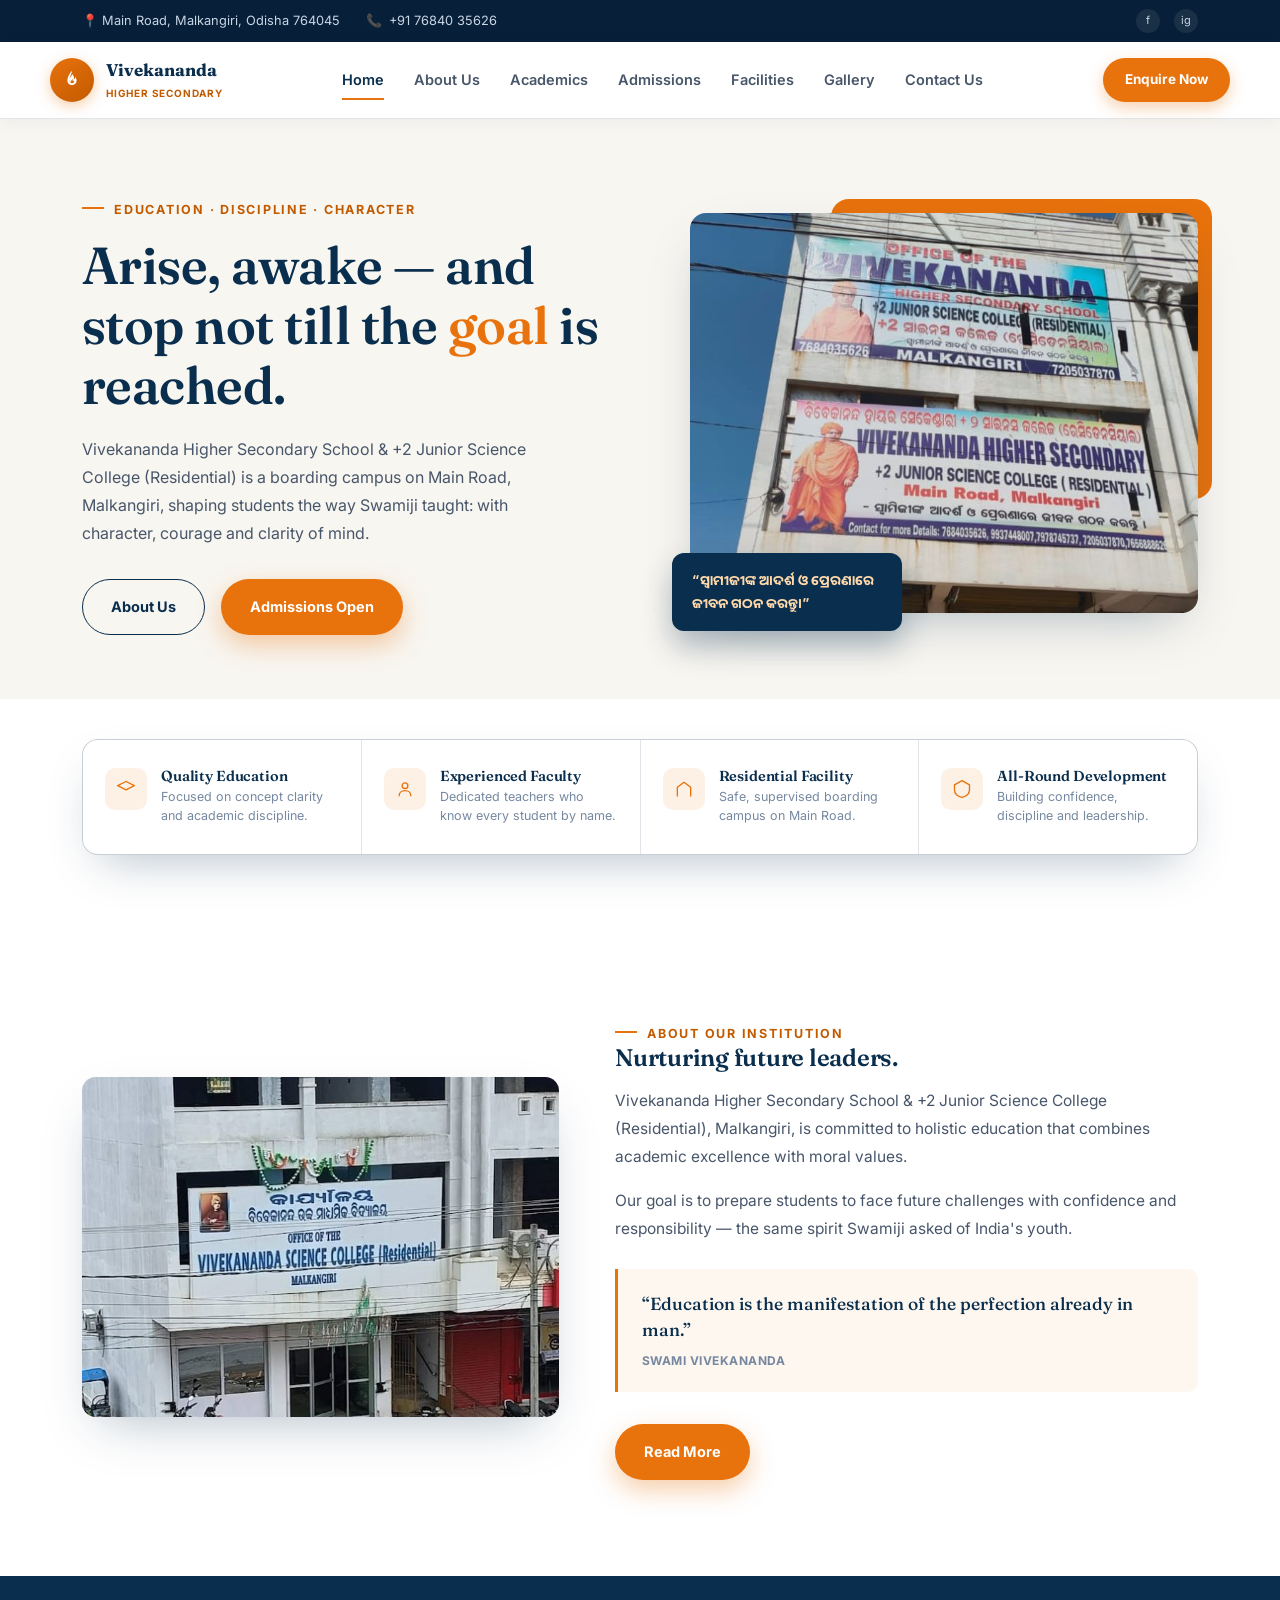
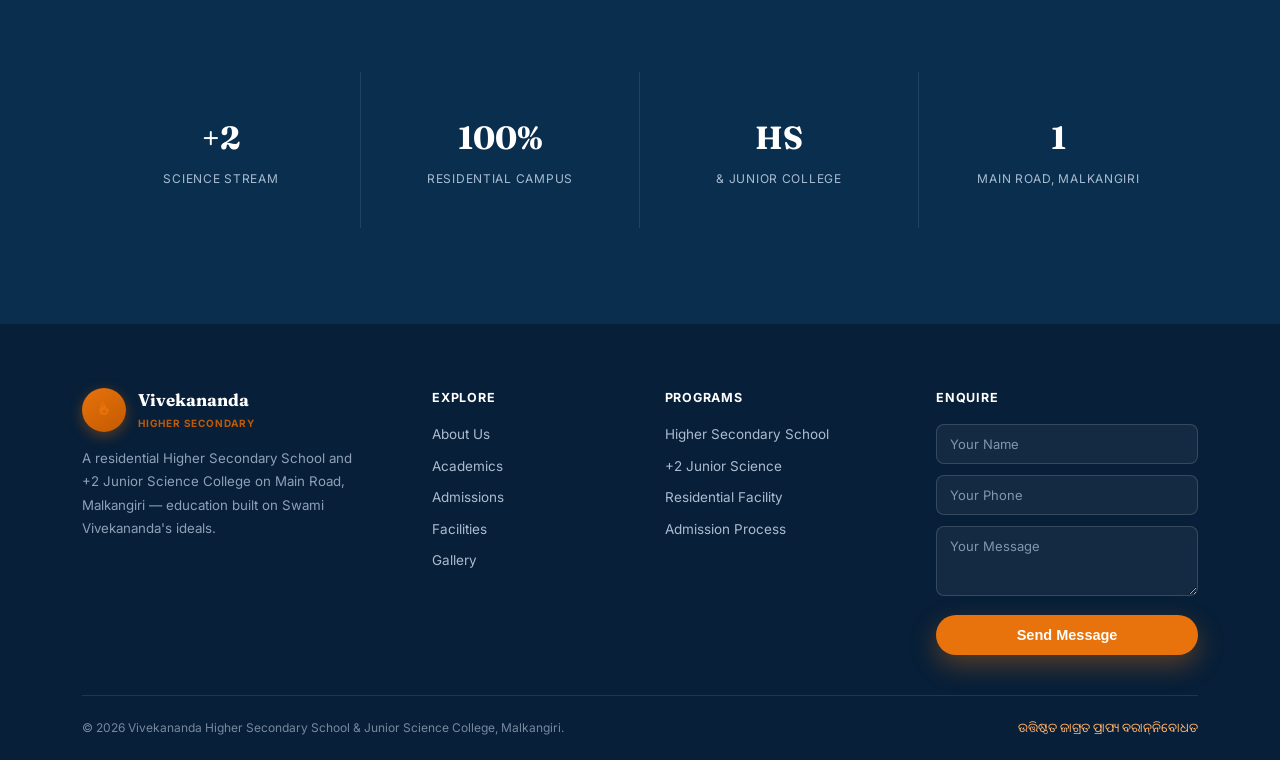
==== commit 473847ba: "Add files via upload" ====
--- a/index.html
+++ b/index.html
@@ -7,7 +7,7 @@
 <meta name="description" content="Residential Higher Secondary School and Junior Science College on Main Road, Malkangiri, built on Swami Vivekananda's ideals.">
 <link rel="preconnect" href="https://fonts.googleapis.com">
 <link rel="preconnect" href="https://fonts.gstatic.com" crossorigin>
-<link rel="stylesheet" href="style.css?v=2">
+<link rel="stylesheet" href="style.css?v=3">
 </head>
 <body>
 <div class="topbar">
@@ -71,7 +71,7 @@
     <div class="hero-visual reveal">
       <img src="campus-signage.jpg" alt="Vivekananda Higher Secondary School signage, Malkangiri">
       <div class="odia-tag">
-        <p class="odia">&ldquo;&#2360;&#2381;&#2348;&#2366;&#2350;&#2368;&#2332;&#2368;&#2306;&#2325; &#2310;&#2342;&#2352;&#2381;&#2358; &#2323; &#2346;&#2381;&#2352;&#2375;&#2352;&#2339;&#2366;&#2352;&#2375; &#2332;&#2368;&#2348;&#2344; &#2327;&#2336;&#2344; &#2325;&#2352;&#2344;&#2381;&#2340;&#2369;&#2404;&rdquo;</p>
+        <p class="odia">&ldquo;ସ୍ବାମୀଜୀଙ୍କ ଆଦର୍ଶ ଓ ପ୍ରେରଣାରେ ଜୀବନ ଗଠନ କରନ୍ତୁ।&rdquo;</p>
       </div>
     </div>
   </div>
@@ -82,19 +82,19 @@
     <div class="qv-grid">
       <div class="qv-item reveal">
         <div class="ic"><svg width="20" height="20" viewBox="0 0 24 24" fill="none"><path d="M12 3 2 8l10 5 10-5-10-5Z" stroke="#e8720c" stroke-width="1.6" stroke-linejoin="round"/></svg></div>
-        <div><h4>Quality Education</h4><p>Focused on concept clarity and academic discipline.</p></div>
+        <div class="qv-text"><h4>Quality Education</h4><p>Focused on concept clarity and academic discipline.</p></div>
       </div>
       <div class="qv-item reveal">
         <div class="ic"><svg width="20" height="20" viewBox="0 0 24 24" fill="none"><circle cx="12" cy="8" r="3.4" stroke="#e8720c" stroke-width="1.6"/><path d="M5 20c0-3.6 3.1-6 7-6s7 2.4 7 6" stroke="#e8720c" stroke-width="1.6" stroke-linecap="round"/></svg></div>
-        <div><h4>Experienced Faculty</h4><p>Dedicated teachers who know every student by name.</p></div>
+        <div class="qv-text"><h4>Experienced Faculty</h4><p>Dedicated teachers who know every student by name.</p></div>
       </div>
       <div class="qv-item reveal">
         <div class="ic"><svg width="20" height="20" viewBox="0 0 24 24" fill="none"><path d="M4 21V10l8-6 8 6v11" stroke="#e8720c" stroke-width="1.6" stroke-linejoin="round"/></svg></div>
-        <div><h4>Residential Facility</h4><p>Safe, supervised boarding campus on Main Road.</p></div>
+        <div class="qv-text"><h4>Residential Facility</h4><p>Safe, supervised boarding campus on Main Road.</p></div>
       </div>
       <div class="qv-item reveal">
         <div class="ic"><svg width="20" height="20" viewBox="0 0 24 24" fill="none"><path d="M12 2 3 7v6c0 5 4 8 9 9 5-1 9-4 9-9V7l-9-5Z" stroke="#e8720c" stroke-width="1.6" stroke-linejoin="round"/></svg></div>
-        <div><h4>All-Round Development</h4><p>Building confidence, discipline and leadership.</p></div>
+        <div class="qv-text"><h4>All-Round Development</h4><p>Building confidence, discipline and leadership.</p></div>
       </div>
     </div>
   </div>
@@ -168,7 +168,7 @@
     </div>
     <div class="foot-bottom">
       <span>&copy; 2026 Vivekananda Higher Secondary School &amp; Junior Science College, Malkangiri.</span>
-      <span class="odia">&#2313;&#2340;&#2381;&#2340;&#2367;&#2359;&#2381;&#2336;&#2340; &#2332;&#2366;&#2327;&#2381;&#2352;&#2340; &#2346;&#2381;&#2352;&#2366;&#2346;&#2381;&#2351; &#2348;&#2352;&#2366;&#2344;&#2381;&#2344;&#2367;&#2348;&#2379;&#2343;&#2340;</span>
+      <span class="odia">ଉତ୍ତିଷ୍ଠତ ଜାଗ୍ରତ ପ୍ରାପ୍ୟ ବରାନ୍‌ନିବୋଧତ</span>
     </div>
   </div>
 </footer>
--- a/style.css
+++ b/style.css
@@ -15,7 +15,7 @@
 }
 *{margin:0;padding:0;box-sizing:border-box;}
 html{scroll-behavior:smooth;}
-body{font-family:'Inter',sans-serif;color:var(--ink);background:var(--white);line-height:1.6;-webkit-font-smoothing:antialiased;}
+body{font-family:'Inter',sans-serif;color:var(--ink);background:var(--white);line-height:1.6;-webkit-font-smoothing:antialiased;overflow-x:hidden;}
 h1,h2,h3,h4{font-family:'Fraunces',serif;font-weight:600;color:var(--navy);line-height:1.15;letter-spacing:-0.01em;}
 .odia{font-family:'Noto Sans Oriya','Fraunces',serif;}
 a{color:inherit;text-decoration:none;}
@@ -89,10 +89,11 @@
 /* quick-value strip */
 .quickvals{background:var(--white);}
 .qv-grid{display:grid;grid-template-columns:repeat(4,1fr);gap:1px;background:var(--line);border:1px solid var(--line);border-radius:16px;overflow:hidden;box-shadow:var(--shadow);transform:translateY(-56px);margin-bottom:-32px;}
-.qv-item{background:var(--white);padding:28px 22px;display:flex;gap:14px;align-items:flex-start;}
+.qv-item{background:var(--white);padding:28px 22px;display:flex;gap:14px;align-items:flex-start;min-width:0;}
 .qv-item .ic{width:42px;height:42px;border-radius:10px;background:rgba(232,114,12,0.1);display:flex;align-items:center;justify-content:center;flex-shrink:0;}
-.qv-item h4{font-size:14.5px;margin-bottom:4px;}
-.qv-item p{font-size:12.5px;color:var(--slate-soft);line-height:1.5;}
+.qv-item .qv-text{min-width:0;}
+.qv-item h4{font-size:14.5px;margin-bottom:4px;word-wrap:break-word;}
+.qv-item p{font-size:12.5px;color:var(--slate-soft);line-height:1.5;word-wrap:break-word;}
 
 /* feature split (nurturing) */
 .feature-split{background:var(--white);padding-top:40px;}
@@ -263,6 +264,9 @@
   .hero-ctas .btn{flex:1 1 auto;justify-content:center;text-align:center;}
   .pagehero{padding:48px 0;}
 }
+@media (max-width:420px){
+  .qv-grid{grid-template-columns:1fr;}
+}
 @media (max-width:360px){
   .brand-text .sub{display:none;}
 }
